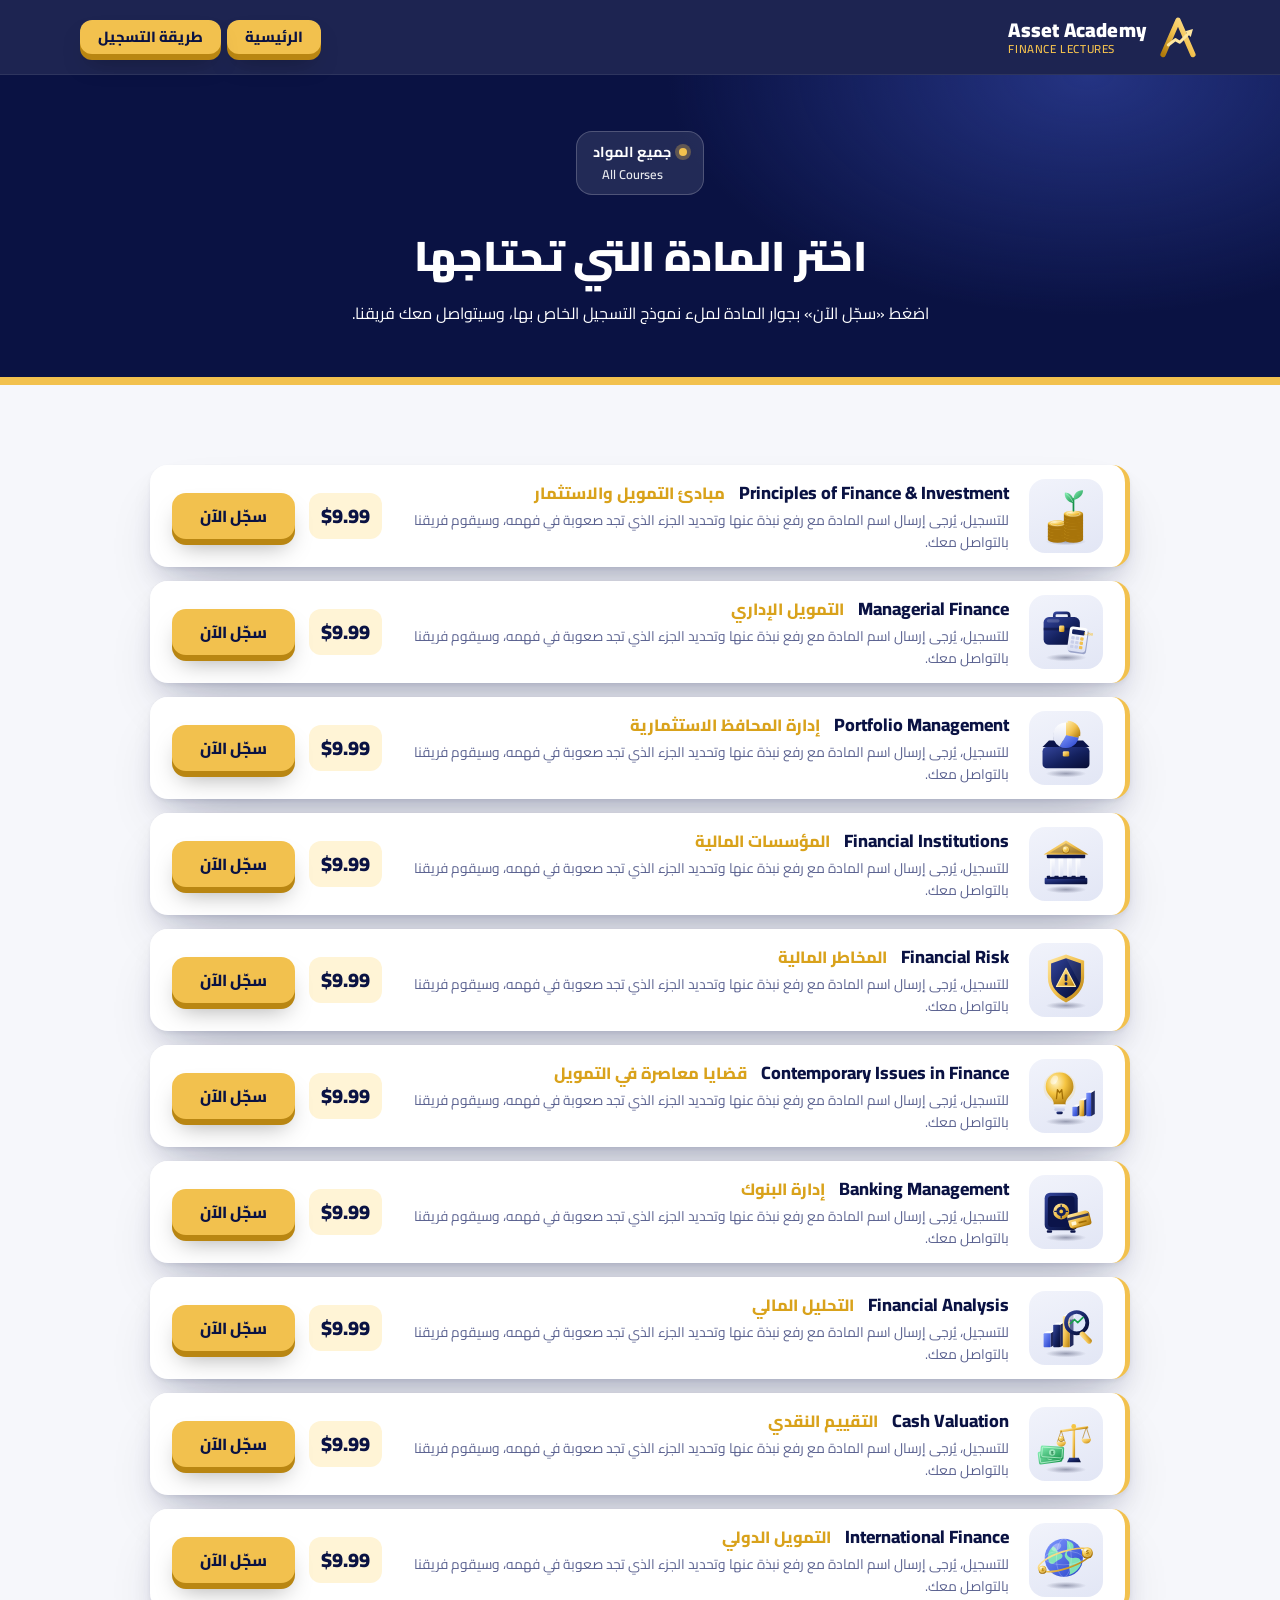
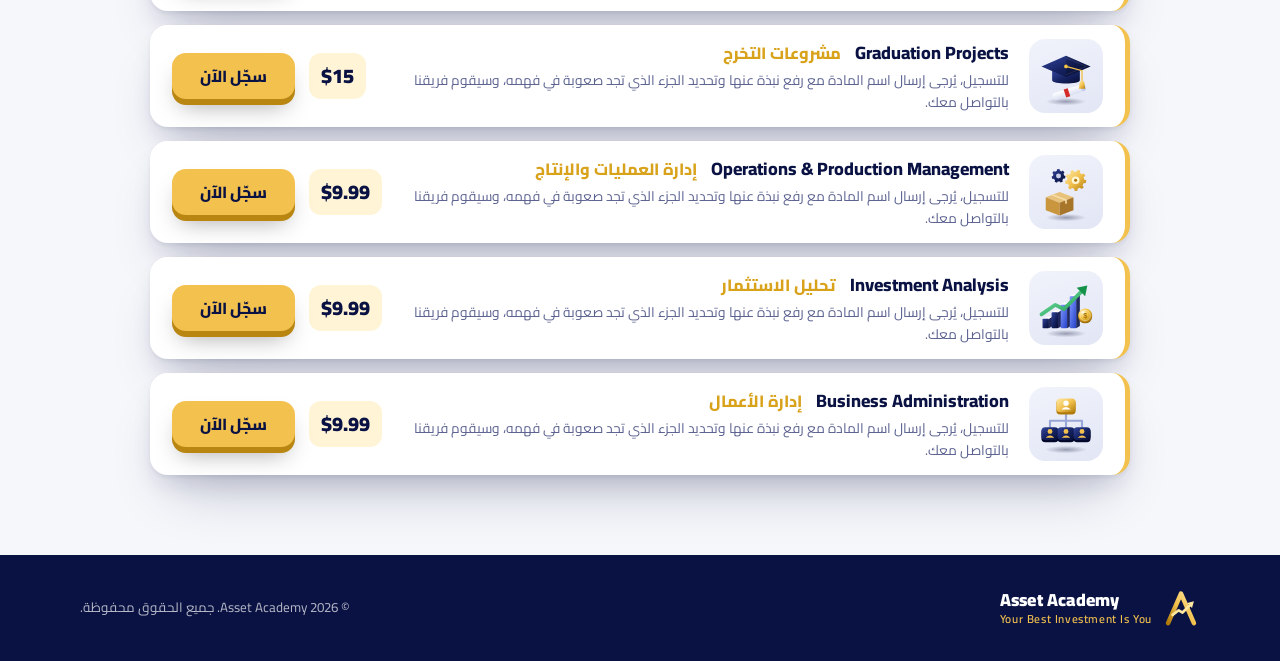
==== courses.html @ 14b66200 "Add files via upload" ====
<!DOCTYPE html>
<html lang="ar" dir="rtl">
<head>
  <meta charset="UTF-8">
  <meta name="viewport" content="width=device-width, initial-scale=1.0">
  <title>جميع المواد | Asset Academy</title>
  <meta name="description" content="محاضرات أونلاين في مواد Finance والإدارة لطلاب الجامعات. اختر المادة وسجّل خلال دقيقة.">
  <meta property="og:title" content="Asset Academy – Your Best Investment Is You">
  <meta property="og:description" content="محاضرات أونلاين في مواد Finance والإدارة لطلاب الجامعات مع Dr. Finance.">
  <link rel="icon" href="favicon.png">
  <link rel="preconnect" href="https://fonts.googleapis.com">
  <link rel="preconnect" href="https://fonts.gstatic.com" crossorigin>
  <link href="https://fonts.googleapis.com/css2?family=Cairo:wght@400;600;700;800;900&display=swap" rel="stylesheet">
  <link rel="stylesheet" href="style.css?v=3">
</head>
<body>
  <header class="topbar">
    <div class="container">
      <a href="index.html" class="brand" aria-label="Asset Academy">
        <img src="logo-mark.svg" alt="" class="brand-mark">
        <span class="brand-text" dir="ltr">Asset Academy<small>FINANCE LECTURES</small></span>
      </a>
      <nav class="nav">
        <a href="index.html" class="btn btn-gold btn-sm">الرئيسية</a>
        <a href="index.html#how" class="btn btn-gold btn-sm">طريقة التسجيل</a>
      </nav>
    </div>
  </header>

  <main id="top">
    <section class="page-hero">
      <div class="container">
        <span class="eyebrow"><span class="dot"></span><span>جميع المواد<small dir="ltr">All Courses</small></span></span>
        <h1>اختر المادة التي تحتاجها</h1>
        <p>اضغط «سجّل الآن» بجوار المادة لملء نموذج التسجيل الخاص بها، وسيتواصل معك فريقنا.</p>
      </div>
    </section>
    <section class="section">
      <div class="container">
        <div class="courses" id="courses-list"></div>
      </div>
    </section>
  </main>

  <footer class="footer">
    <div class="container">
      <span class="brand small">
        <img src="logo-mark.svg" alt="" class="brand-mark">
        <span class="brand-text" dir="ltr">Asset Academy<small>Your Best Investment Is You</small></span>
      </span>
      <small>© <span id="year"></span> Asset Academy. جميع الحقوق محفوظة.</small>
    </div>
  </footer>

  <a class="wa-float" id="wa-float" target="_blank" rel="noopener" aria-label="واتساب" hidden>
    <svg viewBox="0 0 24 24" fill="currentColor" aria-hidden="true"><path d="M17.47 14.38c-.3-.15-1.75-.86-2.02-.96-.27-.1-.47-.15-.67.15-.2.3-.77.96-.94 1.16-.17.2-.35.22-.64.07-.3-.15-1.25-.46-2.38-1.47-.88-.79-1.47-1.76-1.65-2.06-.17-.3-.02-.46.13-.6.13-.14.3-.35.45-.52.15-.17.2-.3.3-.5.1-.2.05-.37-.03-.52-.07-.15-.67-1.6-.92-2.2-.24-.58-.49-.5-.67-.51h-.57c-.2 0-.52.07-.8.37-.27.3-1.04 1.02-1.04 2.48s1.07 2.88 1.22 3.08c.15.2 2.1 3.2 5.08 4.48.71.31 1.27.49 1.7.63.71.23 1.36.2 1.88.12.57-.09 1.75-.72 2-1.41.25-.7.25-1.29.17-1.41-.07-.13-.27-.2-.57-.35zM12.04 21.5a9.5 9.5 0 0 1-4.84-1.33l-.35-.2-3.6.94.96-3.5-.23-.36a9.46 9.46 0 0 1-1.45-5.05c0-5.24 4.27-9.5 9.52-9.5a9.5 9.5 0 0 1 9.5 9.51c0 5.24-4.27 9.5-9.5 9.5zm8.1-17.6A11.4 11.4 0 0 0 12.04.55C5.73.55.6 5.68.6 11.98c0 2.02.53 3.98 1.53 5.71L.5 23.6l6.05-1.59a11.4 11.4 0 0 0 5.48 1.4c6.3 0 11.43-5.13 11.43-11.43 0-3.05-1.19-5.92-3.34-8.08z"/></svg>
  </a>

  <script src="courses.js?v=3"></script>
  <script src="icons.js?v=2"></script>
  <script src="script.js?v=3"></script>
</body>
</html>
---- style.css ----
:root {
  --navy: #0a1243;
  --navy-2: #14215e;
  --navy-3: #2b3c93;
  --gold: #f2c14e;
  --gold-2: #d9a21b;
  --gold-soft: #fff4d6;
  --ink: #0d1440;
  --muted: #5b6290;
  --bg: #f6f7fb;
  --white: #ffffff;
  --radius: 22px;
  --shadow-3d:
    0 1px 0 rgba(255,255,255,.9) inset,
    0 2px 4px rgba(10,18,67,.06),
    0 14px 26px -8px rgba(10,18,67,.14),
    0 30px 60px -24px rgba(10,18,67,.30);
}

* { box-sizing: border-box; margin: 0; padding: 0; }
html { scroll-behavior: smooth; }
body {
  font-family: "Cairo", system-ui, -apple-system, "Segoe UI", Tahoma, sans-serif;
  background: var(--bg); color: var(--ink); line-height: 1.7;
  overflow-x: hidden;
}
img { max-width: 100%; display: block; }
a { color: inherit; text-decoration: none; }
.container { width: 100%; max-width: 1160px; margin: 0 auto; padding: 0 20px; }
[hidden] { display: none !important; }

/* ---------- Header ---------- */
.topbar {
  position: sticky; top: 0; z-index: 50;
  background: rgba(10,18,67,.92); backdrop-filter: blur(12px);
  border-bottom: 1px solid rgba(255,255,255,.08);
}
.topbar .container { display: flex; align-items: center; justify-content: space-between; height: 74px; gap: 16px; }
.brand { display: flex; align-items: center; gap: 10px; color: #fff; }
.brand-mark { width: 44px; height: 44px; }
.brand-text { font-weight: 900; font-size: 1.25rem; line-height: 1.05; letter-spacing: .2px; }
.brand-text small { display: block; font-weight: 600; font-size: .72rem; color: var(--gold); letter-spacing: .6px; margin-top: 3px; }
.nav { display: flex; align-items: center; gap: 6px; }
.nav a:not(.btn) { color: rgba(255,255,255,.82); font-weight: 700; padding: 8px 14px; border-radius: 999px; transition: .2s; }
.nav a:not(.btn):hover { color: #fff; background: rgba(255,255,255,.1); }

/* ---------- Buttons (3D) ---------- */
.btn {
  --b: #fff; --t: var(--navy); --edge: #c9cfe6;
  display: inline-flex; align-items: center; justify-content: center; gap: 8px;
  background: var(--b); color: var(--t); font-family: inherit; font-weight: 800; font-size: 1rem; line-height: 1;
  padding: 15px 28px; border: 0; border-radius: 14px; cursor: pointer; white-space: nowrap;
  box-shadow: 0 6px 0 var(--edge), 0 14px 24px -8px rgba(0,0,0,.35);
  transition: transform .15s, box-shadow .15s;
}
.btn:hover { transform: translateY(-2px); box-shadow: 0 8px 0 var(--edge), 0 20px 30px -10px rgba(0,0,0,.4); }
.btn:active { transform: translateY(5px); box-shadow: 0 1px 0 var(--edge), 0 6px 10px -6px rgba(0,0,0,.4); }
.btn-gold { --b: var(--gold); --t: var(--navy); --edge: #b98612; }
.btn-navy { --b: var(--navy); --t: #fff; --edge: #04082a; }
.btn-ghost { --b: transparent; --t: #fff; --edge: transparent; box-shadow: inset 0 0 0 2px rgba(255,255,255,.4); }
.btn-ghost:hover { box-shadow: inset 0 0 0 2px #fff; }
.btn-wa { --b: #25d366; --t: #fff; --edge: #128c4a; margin-top: 18px; }
.btn-sm { padding: 10px 18px; font-size: .92rem; border-radius: 12px; }
.btn-white { --b: #fff; --t: var(--navy); --edge: #c9cfe3; }
.nav .btn { color: var(--navy); }

/* ---------- Hero (half navy / half gold) ---------- */
.hero {
  position: relative; overflow: hidden; color: #fff;
  display: grid; grid-template-columns: 1fr 1fr;
  min-height: clamp(560px, calc(100vh - 76px), 820px);
  background: var(--navy);
}
.hero-text-side {
  position: relative; z-index: 2; display: flex; align-items: center;
  padding: 60px clamp(20px, 5vw, 70px);
  background:
    radial-gradient(700px 480px at 85% 10%, rgba(43,60,147,.8), transparent 60%),
    var(--navy);
}
.hero-text { max-width: 560px; margin-inline-start: auto; }
.eyebrow {
  display: inline-flex; align-items: center; gap: 8px; font-weight: 700; font-size: .9rem;
  background: rgba(255,255,255,.1); border: 1px solid rgba(255,255,255,.2); padding: 6px 14px; border-radius: 999px; margin-bottom: 20px;
}
.eyebrow .dot { width: 8px; height: 8px; border-radius: 50%; background: var(--gold); box-shadow: 0 0 0 4px rgba(242,193,78,.3); }
.hero h1 {
  font-weight: 900; font-size: clamp(2.4rem, 5vw, 4.2rem); line-height: 1.05;
  letter-spacing: -.02em; margin-bottom: 18px; text-align: right;
  text-shadow: 0 3px 0 #04082a, 0 18px 30px rgba(0,0,0,.35);
}
.hero h1 .hl { color: var(--gold); }
.lead { font-size: 1.15rem; color: #fff; max-width: 520px; margin-bottom: 30px; }
.hero-actions { display: flex; gap: 14px; flex-wrap: wrap; }
.stats { list-style: none; display: flex; gap: 14px; margin-top: 36px; flex-wrap: wrap; }
.stats li {
  background: #fff; border: 0; border-radius: 16px; box-shadow: 0 10px 24px -10px rgba(0,0,0,.5);
  padding: 10px 18px; display: flex; flex-direction: column; align-items: center; min-width: 96px;
}
.stats b { font-size: 1.4rem; font-weight: 900; color: var(--navy); line-height: 1.2; }
.stats span { font-size: .85rem; color: var(--navy); font-weight: 700; }

/* gold half with the photo */
.hero-photo-side {
  position: relative; overflow: hidden;
  background: linear-gradient(160deg, #ffe7a0 0%, #f2c14e 45%, #c48d14 100%);
}
.photo {
  position: absolute; inset: 0 0 0 16%;
  background: url("dr-finance.jpg") 40% 18% / cover no-repeat;
  clip-path: polygon(18% 0, 100% 0, 100% 100%, 0 100%);
}
/* gold glow over the bottom and outer edge of the photo */
.photo-fade {
  position: absolute; inset: 0; pointer-events: none;
  background:
    linear-gradient(to top, rgba(196,141,20,.75), transparent 28%),
    linear-gradient(to right, rgba(242,193,78,.55), transparent 22%);
}
.name-tag {
  position: absolute; z-index: 3; top: 9%; left: 6%;
  display: flex; align-items: center; gap: 12px;
  background: rgba(255,255,255,.94); color: var(--navy);
  border-radius: 18px; padding: 10px 16px 10px 18px; box-shadow: var(--shadow-3d);
}
.name-tag .point { font-size: 1.9rem; line-height: 1; transform: scaleX(-1); display: inline-block; animation: nudge 1.6s ease-in-out infinite; }
.name-tag b { display: block; font-size: 1.25rem; font-weight: 900; line-height: 1.2; }
.name-tag small { display: block; font-size: .85rem; font-weight: 700; color: var(--gold-2); }
.big-chart {
  position: absolute; z-index: 3; bottom: 3%; right: -2%;
  width: clamp(200px, 22vw, 320px);
  filter: drop-shadow(0 24px 30px rgba(0,0,0,.35));
  animation: float 7s ease-in-out infinite;
}

@keyframes float { 0%,100% { transform: translateY(0); } 50% { transform: translateY(-12px); } }
@keyframes nudge { 0%,100% { transform: scaleX(-1) translateX(0); } 50% { transform: scaleX(-1) translateX(6px); } }

/* ---------- Sections ---------- */
.section { padding: 80px 0; }
.section-head { text-align: center; max-width: 620px; margin: 0 auto 46px; }
.kicker { display: inline-block; color: var(--gold-2); font-weight: 800; font-size: .95rem; margin-bottom: 6px; }
.kicker.light { color: var(--gold); }
.section-head h2 { font-size: clamp(1.8rem, 3.6vw, 2.5rem); font-weight: 900; line-height: 1.3; margin-bottom: 8px; }
.section-head p { color: var(--muted); }

/* ---------- Courses ---------- */
.courses { display: grid; grid-template-columns: repeat(3, 1fr); gap: 24px; }
.course {
  position: relative; background: #fff; border-radius: 26px; padding: 22px 24px 24px;
  box-shadow: var(--shadow-3d); display: flex; flex-direction: column;
  transition: transform .25s ease, box-shadow .25s ease; border: 1px solid #eef0f8;
}
.course:hover { transform: translateY(-6px); box-shadow: 0 30px 50px -20px rgba(10,18,67,.4); }
.course .art {
  height: 150px; margin: -6px -6px 14px; border-radius: 20px; display: grid; place-items: center;
  background: radial-gradient(circle at 50% 40%, #ffffff 0%, #eef1fb 60%, #e3e8f8 100%);
}
.course .art svg { width: 130px; height: 130px; filter: drop-shadow(0 14px 14px rgba(10,18,67,.18)); transition: transform .3s; }
.course:hover .art svg { transform: translateY(-6px) rotate(-3deg) scale(1.04); }
.course h3 { font-size: 1.12rem; font-weight: 800; line-height: 1.35; text-align: right; margin-bottom: 8px; }
.course p { color: var(--muted); font-size: .95rem; flex: 1; margin-bottom: 16px; }
.course .meta { display: flex; align-items: center; justify-content: space-between; gap: 10px; margin-bottom: 16px; }
.chip { background: #eef1fb; color: var(--navy-2); font-weight: 700; font-size: .8rem; padding: 4px 12px; border-radius: 999px; }
.price { font-weight: 900; color: var(--navy); font-size: 1.15rem; }
.price.ask { font-size: .92rem; color: var(--gold-2); }
.course .btn { width: 100%; }

/* ---------- Steps ---------- */
.how { background: #fff; }
.steps { display: grid; grid-template-columns: repeat(3, 1fr); gap: 24px; }
.step { background: var(--bg); border-radius: var(--radius); padding: 30px 24px; text-align: center; box-shadow: var(--shadow-3d); }
.step .num {
  width: 56px; height: 56px; margin: 0 auto 14px; border-radius: 18px; display: grid; place-items: center;
  background: linear-gradient(145deg, #ffe08a, var(--gold) 55%, #c98a00); color: var(--navy); font-weight: 900; font-size: 1.5rem;
  box-shadow: inset 0 2px 0 rgba(255,255,255,.6), inset 0 -5px 10px rgba(150,90,0,.35), 0 12px 20px -6px rgba(200,140,0,.55);
}
.step h3 { font-size: 1.15rem; font-weight: 800; margin-bottom: 4px; }
.step p { color: var(--muted); font-size: .95rem; }

/* ---------- Register ---------- */
.register {
  display: grid; grid-template-columns: .8fr 1.2fr; gap: 28px; align-items: start;
  background: linear-gradient(150deg, var(--navy-2), var(--navy)); border-radius: 32px; padding: 40px;
  box-shadow: 0 40px 70px -30px rgba(10,18,67,.7); color: #fff;
}
.register-info h2 { font-size: clamp(1.7rem, 3vw, 2.3rem); font-weight: 900; margin-bottom: 8px; }
.register-info p { color: rgba(255,255,255,.8); }
.selected { margin-top: 14px; background: rgba(242,193,78,.15); border: 1px solid rgba(242,193,78,.4); color: var(--gold) !important; padding: 10px 14px; border-radius: 14px; font-weight: 700; }
.register-form { background: #fff; border-radius: 24px; padding: 18px; min-height: 200px; color: var(--ink); }
.register-form iframe { width: 100%; border: 0; display: block; }
.form-placeholder { text-align: center; padding: 34px 18px; color: var(--muted); }
.form-placeholder b { display: block; color: var(--ink); font-size: 1.1rem; margin-bottom: 6px; }

/* ---------- Footer ---------- */
.footer { background: var(--navy); color: rgba(255,255,255,.7); padding: 34px 0; }
.footer .container { display: flex; align-items: center; justify-content: space-between; gap: 16px; flex-wrap: wrap; }
.brand.small .brand-mark { width: 38px; height: 38px; }
.brand.small .brand-text { font-size: 1.1rem; }

.wa-float {
  position: fixed; left: 20px; bottom: 20px; z-index: 60; width: 58px; height: 58px; border-radius: 50%;
  display: grid; place-items: center; color: #fff;
  background: linear-gradient(145deg, #4be37f, #25d366 60%, #17a952);
  box-shadow: 0 6px 0 #128c4a, 0 18px 30px -8px rgba(18,140,74,.6);
}
.wa-float svg { width: 30px; height: 30px; }

/* ---------- Responsive ---------- */
@media (max-width: 980px) {
  .courses { grid-template-columns: repeat(2, 1fr); }
  .hero { grid-template-columns: 1fr; min-height: 0; }
  .hero-photo-side { order: -1; height: min(110vw, 560px); border-bottom: 8px solid var(--gold); }
  .photo { inset: 0; clip-path: none; background-position: 45% 15%; }
  .photo-fade { background: linear-gradient(to top, rgba(196,141,20,.7), transparent 30%); }
  .hero-text-side { padding: 40px 20px 56px; text-align: center; }
  .hero-text { margin: 0 auto; }
  .hero h1 { text-align: center; }
  .lead { margin-left: auto; margin-right: auto; }
  .hero-actions, .stats { justify-content: center; }
  .big-chart { width: 150px; right: 3%; bottom: 4%; }
  .register { grid-template-columns: 1fr; padding: 26px; }
}
@media (max-width: 640px) {
  .nav a:not(.btn) { display: none; }
  .brand-text { font-size: 1.05rem; }
  .brand-mark { width: 38px; height: 38px; }
  .courses, .steps { grid-template-columns: 1fr; }
  .name-tag { top: auto; bottom: 6%; left: 4%; padding: 8px 12px; }
  .name-tag b { font-size: 1.05rem; }
  .big-chart { width: 120px; }
}
@media (prefers-reduced-motion: reduce) {
  *, *::before, *::after { animation: none !important; transition: none !important; }
}

.eyebrow { align-items: flex-start; border-radius: 16px; padding: 8px 16px; }
.eyebrow .dot { margin-top: 8px; flex: none; }
.eyebrow small { display: block; font-size: .8rem; font-weight: 600; color: #fff; opacity: .9; text-align: right; }
.lead .en { display: block; margin-top: 8px; font-size: .98rem; color: #fff; text-align: right; }
.about { padding-bottom: 0; }
.about-card { display: grid; grid-template-columns: 260px 1fr; gap: 36px; align-items: center;
  background: #fff; border-radius: var(--radius); box-shadow: var(--shadow-3d); padding: 36px 40px; border-top: 6px solid var(--gold); }
.about-head h2 { font-size: 2.4rem; font-weight: 900; color: var(--navy); line-height: 1.1; }
.about-body p { color: var(--ink); font-size: 1.05rem; margin-bottom: 12px; }
.creds { list-style: none; display: flex; flex-wrap: wrap; gap: 12px; margin-top: 18px; }
.creds li { background: var(--navy); color: #fff; border-radius: 14px; padding: 10px 18px; display: flex; flex-direction: column; align-items: center; text-align: center; min-width: 140px; }
.creds b { color: var(--gold); font-size: 1.3rem; font-weight: 900; line-height: 1.2; }
.creds span { font-size: .85rem; }
@media (max-width: 980px) { .about-card { grid-template-columns: 1fr; text-align: center; padding: 28px 22px; gap: 10px; } .creds { justify-content: center; } .eyebrow small, .lead .en { text-align: center; } }

.audience { margin-top: 18px; color: #fff; font-weight: 700; font-size: 1.05rem; }
.audience span { font-size: 1.3rem; margin-inline-end: 6px; }
.courses { display: flex; flex-direction: column; gap: 14px; max-width: 980px; margin: 0 auto; }
.course-row { display: flex; align-items: center; gap: 20px; background: #fff; border-radius: 18px; padding: 14px 22px; box-shadow: var(--shadow-3d); border-inline-start: 5px solid var(--gold); transition: transform .2s; }
.course-row:hover { transform: translateY(-3px); }
.course-row .ico { flex: none; width: 74px; height: 74px; border-radius: 16px; background: linear-gradient(160deg,#f1f3fb,#e2e6f5); display: grid; place-items: center; }
.course-row .ico svg { width: 64px; height: 64px; }
.course-row .info { flex: 1; min-width: 0; }
.course-row h3 { display: flex; flex-wrap: wrap; align-items: baseline; gap: 4px 14px; font-size: 1.12rem; font-weight: 800; color: var(--navy); line-height: 1.4; }
.course-row h3 .ar { color: var(--gold-2); font-size: 1.02rem; }
.course-row .note { color: var(--muted); font-size: .86rem; margin-top: 4px; line-height: 1.6; }
.course-row .btn { flex: none; }
@media (max-width: 640px) {
  .course-row { flex-wrap: wrap; padding: 14px; gap: 12px; }
  .course-row .ico { width: 60px; height: 60px; } .course-row .ico svg { width: 52px; height: 52px; }
  .course-row .info { flex: 1 1 calc(100% - 80px); }
  .course-row .btn { width: 100%; }
}

.stats li.wide { max-width: 230px; }
.stats li.wide span { text-align: center; line-height: 1.5; }
.stats li { justify-content: center; text-align: center; }
.stats li.online b { display: flex; align-items: center; gap: 8px; }
.live { width: 12px; height: 12px; border-radius: 50%; background: #22c55e; box-shadow: 0 0 0 4px rgba(34,197,94,.25); animation: pulse 1.6s ease-in-out infinite; }
@keyframes pulse { 50% { box-shadow: 0 0 0 7px rgba(34,197,94,.08); } }
.stats li.inline b { white-space: nowrap; }
.stats li.inline b span { font-size: inherit; font-weight: inherit; }
.stats .pts { list-style: none; padding: 0; margin: 0; }
.stats .pts li { all: unset; display: flex; align-items: center; gap: 6px; font-size: .85rem; font-weight: 700; color: var(--navy); line-height: 1.6; }
.stats .pts li::before { content: ""; width: 6px; height: 6px; border-radius: 50%; background: var(--gold-2); flex: none; }

/* ---------- Course rows: price + button ---------- */
.course-row .act { flex: none; display: flex; align-items: center; gap: 14px; }
.course-row .price { font-weight: 900; font-size: 1.25rem; color: var(--navy); background: var(--gold-soft); border-radius: 12px; padding: 6px 12px; white-space: nowrap; }
.btn.disabled { opacity: .6; pointer-events: none; }
.more { text-align: center; margin-top: 30px; }
.page-hero { background: radial-gradient(700px 400px at 85% 0%, rgba(43,60,147,.8), transparent 60%), var(--navy); color: #fff; padding: 56px 0 50px; text-align: center; border-bottom: 8px solid var(--gold); }
.page-hero h1 { font-size: clamp(1.8rem, 4vw, 2.6rem); font-weight: 900; margin: 6px 0 8px; }
.page-hero p { color: #fff; max-width: 620px; margin: 0 auto; }
.page-hero .eyebrow small { text-align: center; }
@media (max-width: 640px) {
  .course-row .act { width: 100%; }
  .course-row .act .btn { flex: 1; }
}
@media (max-width: 640px) {
  .nav a[href*="#how"] { display: none; }
  .brand-text { white-space: nowrap; }
  .page-hero + .section { padding-top: 36px; }
}
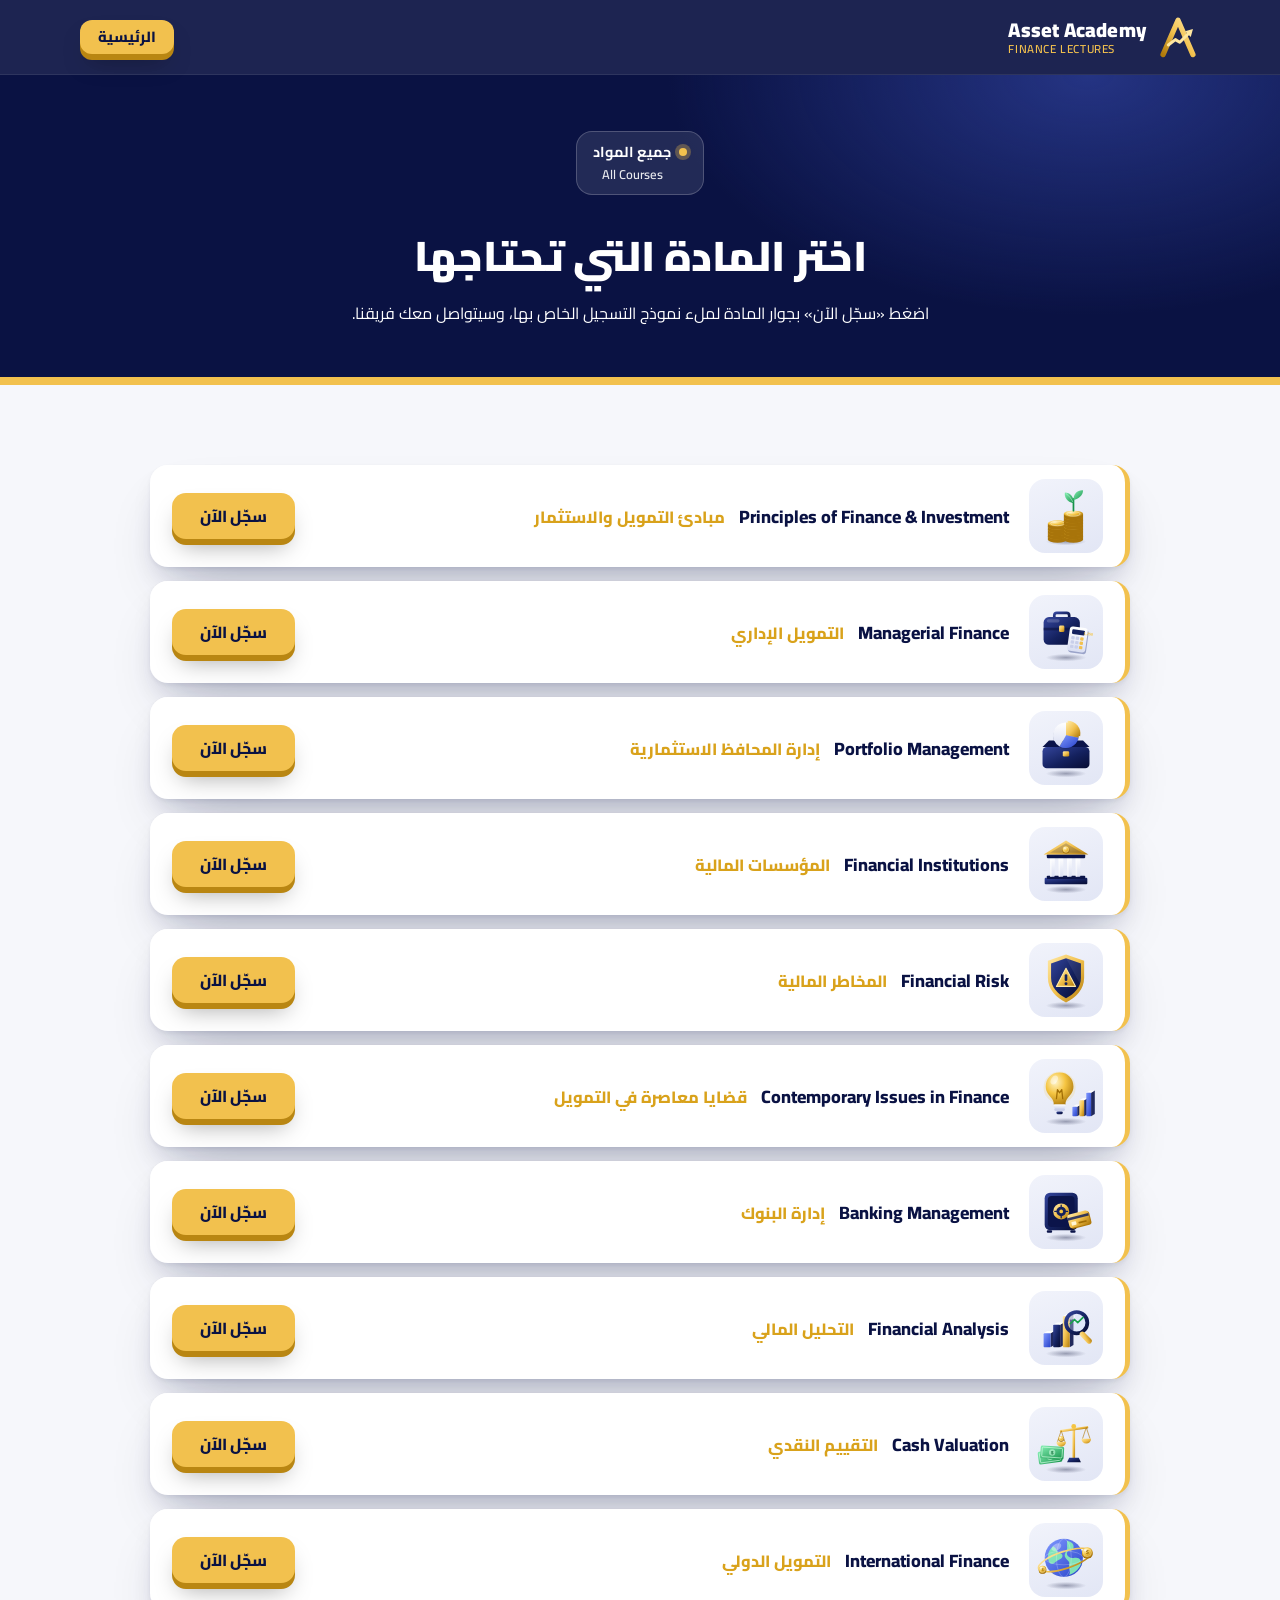
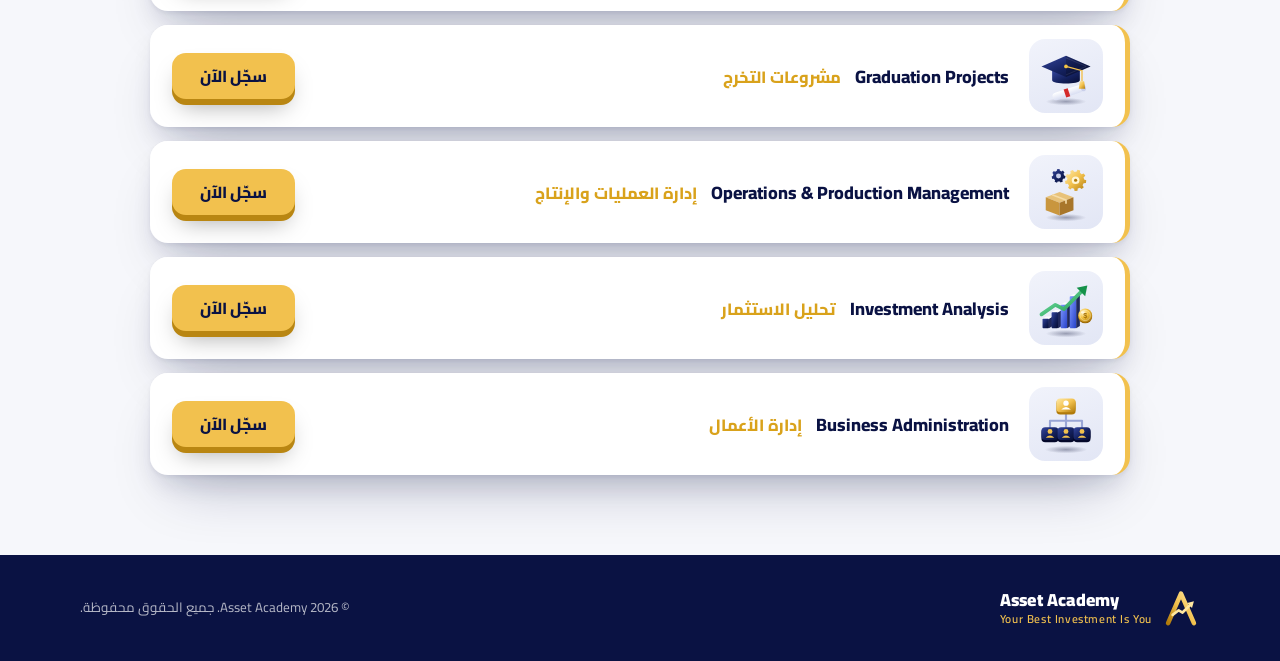
==== commit 0a8241df: "Add files via upload" ====
--- a/courses.html
+++ b/courses.html
@@ -11,7 +11,7 @@
   <link rel="preconnect" href="https://fonts.googleapis.com">
   <link rel="preconnect" href="https://fonts.gstatic.com" crossorigin>
   <link href="https://fonts.googleapis.com/css2?family=Cairo:wght@400;600;700;800;900&display=swap" rel="stylesheet">
-  <link rel="stylesheet" href="style.css?v=3">
+  <link rel="stylesheet" href="style.css?v=4">
 </head>
 <body>
   <header class="topbar">
@@ -22,7 +22,6 @@
       </a>
       <nav class="nav">
         <a href="index.html" class="btn btn-gold btn-sm">الرئيسية</a>
-        <a href="index.html#how" class="btn btn-gold btn-sm">طريقة التسجيل</a>
       </nav>
     </div>
   </header>
@@ -56,8 +55,8 @@
     <svg viewBox="0 0 24 24" fill="currentColor" aria-hidden="true"><path d="M17.47 14.38c-.3-.15-1.75-.86-2.02-.96-.27-.1-.47-.15-.67.15-.2.3-.77.96-.94 1.16-.17.2-.35.22-.64.07-.3-.15-1.25-.46-2.38-1.47-.88-.79-1.47-1.76-1.65-2.06-.17-.3-.02-.46.13-.6.13-.14.3-.35.45-.52.15-.17.2-.3.3-.5.1-.2.05-.37-.03-.52-.07-.15-.67-1.6-.92-2.2-.24-.58-.49-.5-.67-.51h-.57c-.2 0-.52.07-.8.37-.27.3-1.04 1.02-1.04 2.48s1.07 2.88 1.22 3.08c.15.2 2.1 3.2 5.08 4.48.71.31 1.27.49 1.7.63.71.23 1.36.2 1.88.12.57-.09 1.75-.72 2-1.41.25-.7.25-1.29.17-1.41-.07-.13-.27-.2-.57-.35zM12.04 21.5a9.5 9.5 0 0 1-4.84-1.33l-.35-.2-3.6.94.96-3.5-.23-.36a9.46 9.46 0 0 1-1.45-5.05c0-5.24 4.27-9.5 9.52-9.5a9.5 9.5 0 0 1 9.5 9.51c0 5.24-4.27 9.5-9.5 9.5zm8.1-17.6A11.4 11.4 0 0 0 12.04.55C5.73.55.6 5.68.6 11.98c0 2.02.53 3.98 1.53 5.71L.5 23.6l6.05-1.59a11.4 11.4 0 0 0 5.48 1.4c6.3 0 11.43-5.13 11.43-11.43 0-3.05-1.19-5.92-3.34-8.08z"/></svg>
   </a>
 
-  <script src="courses.js?v=3"></script>
+  <script src="courses.js?v=4"></script>
   <script src="icons.js?v=2"></script>
-  <script src="script.js?v=3"></script>
+  <script src="script.js?v=4"></script>
 </body>
 </html>
--- a/style.css
+++ b/style.css
@@ -298,3 +298,12 @@
   .brand-text { white-space: nowrap; }
   .page-hero + .section { padding-top: 36px; }
 }
+
+/* five-step flow */
+.steps.five { grid-template-columns: repeat(5, 1fr); gap: 16px; position: relative; }
+.steps.five .step { position: relative; }
+.steps.five .step p { font-size: .92rem; }
+.steps.five .step:not(:last-child)::after { content: "←"; position: absolute; left: -14px; top: 38px; color: var(--gold-2); font-weight: 900; font-size: 1.2rem; }
+@media (max-width: 980px) { .steps.five { grid-template-columns: repeat(2, 1fr); } .steps.five .step::after { display: none; } }
+@media (max-width: 640px) { .steps.five { grid-template-columns: 1fr; } }
+.how .section-head { max-width: 860px; }
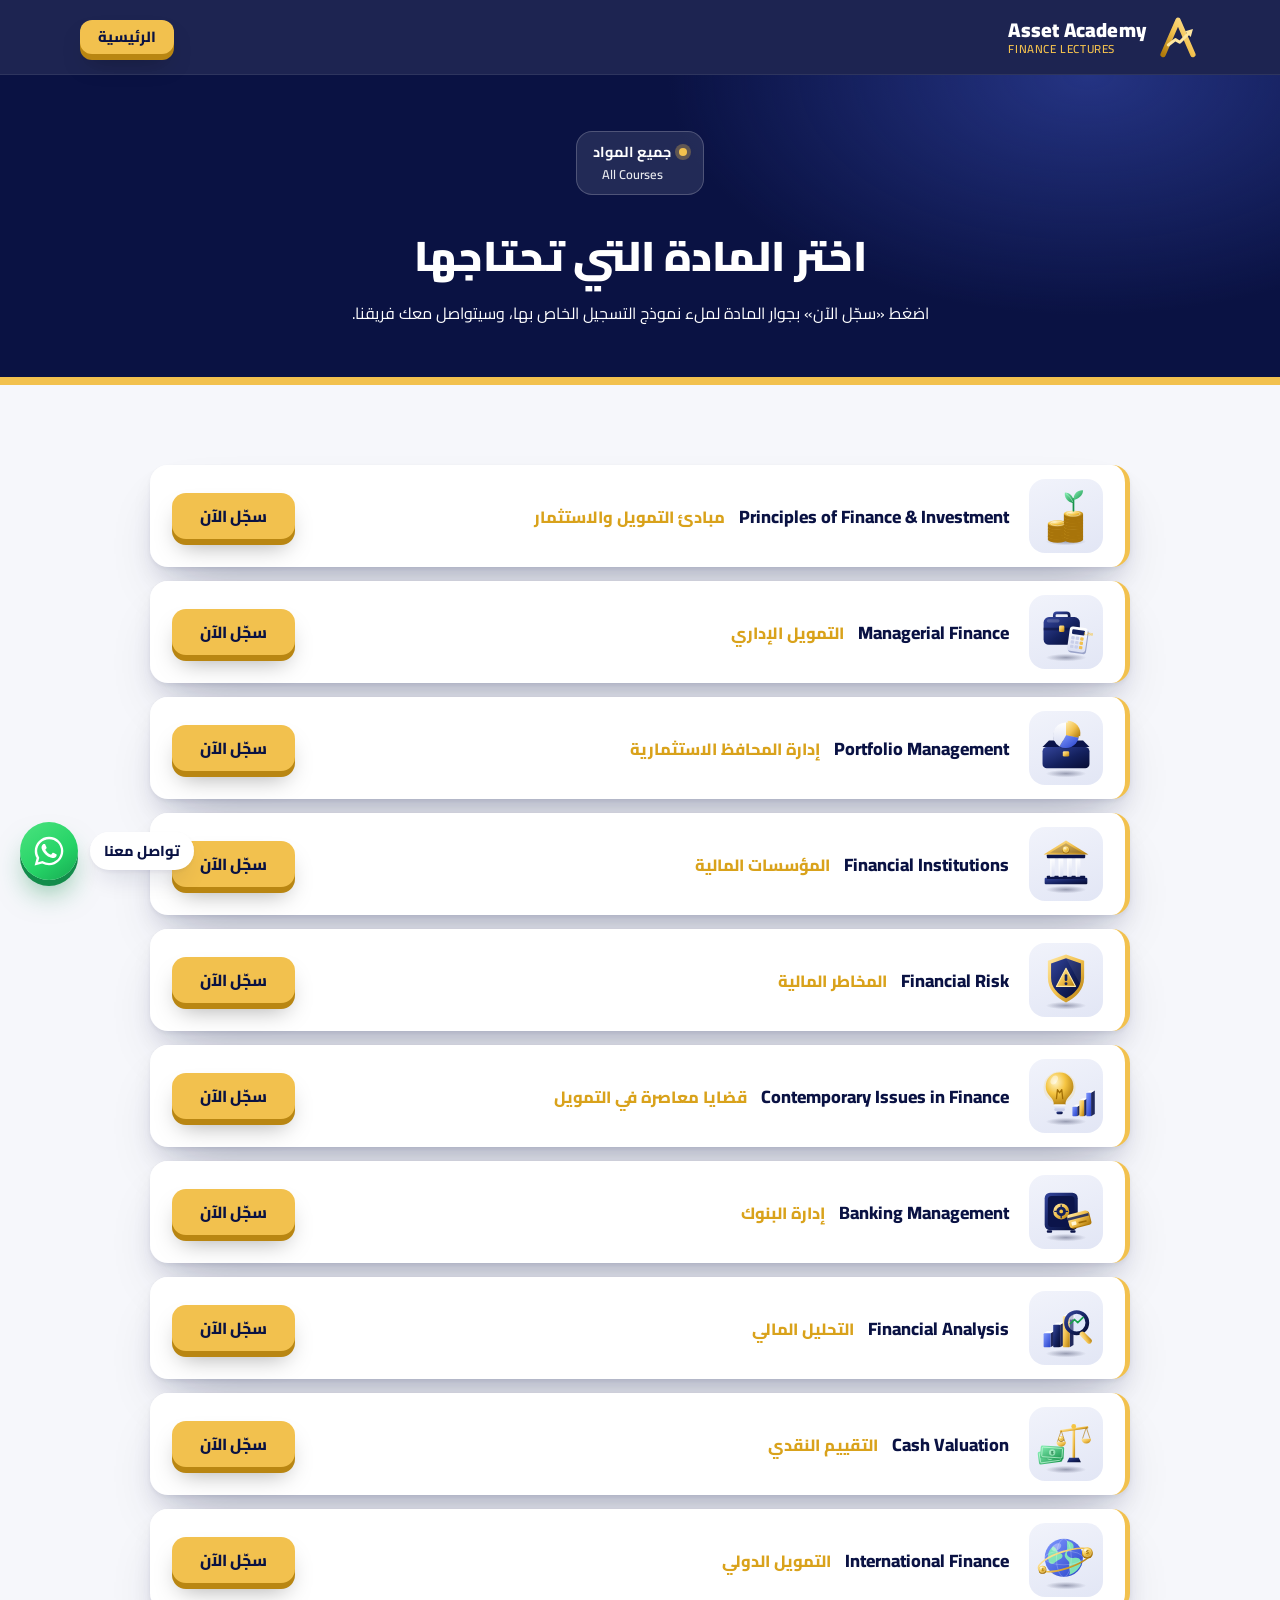
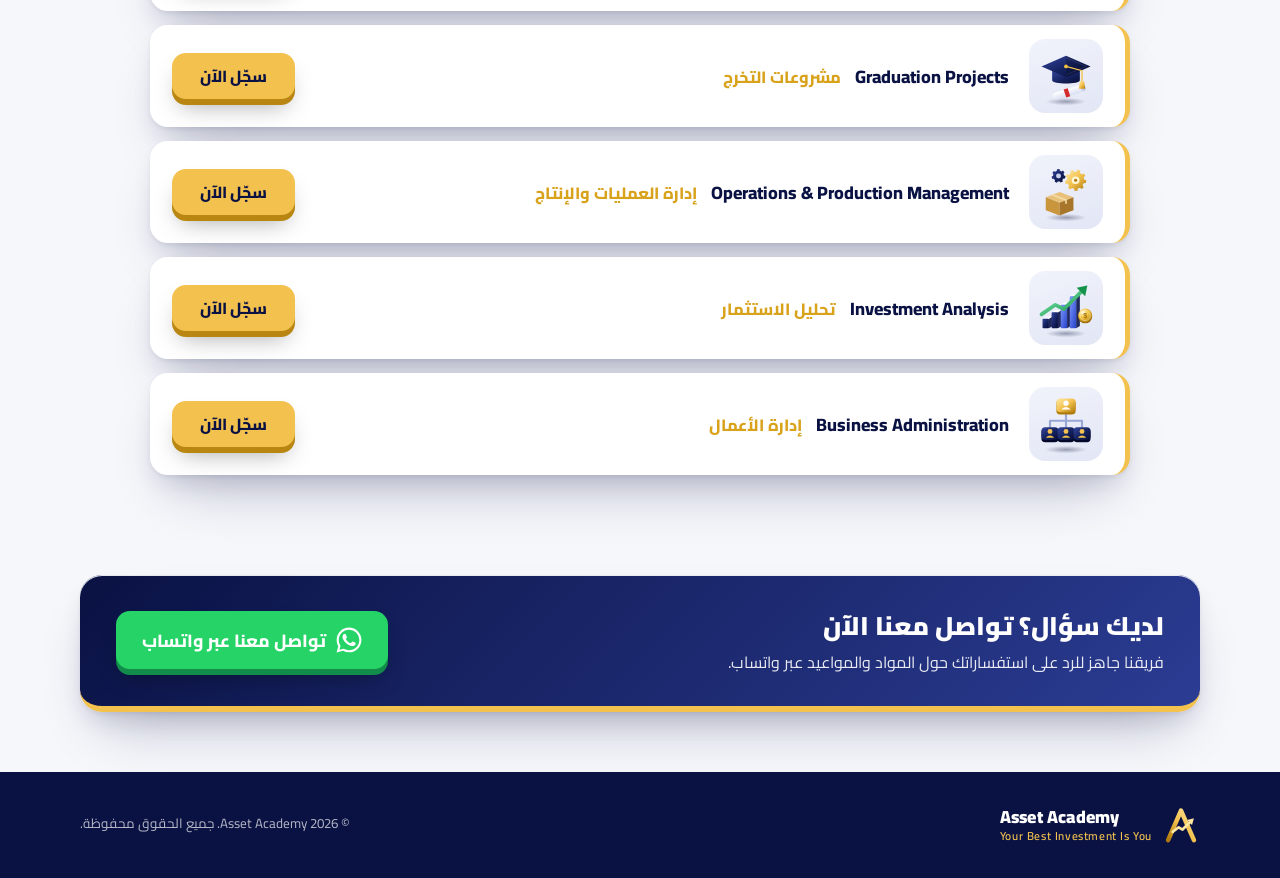
==== commit e50f381f: "Add files via upload" ====
--- a/courses.html
+++ b/courses.html
@@ -11,7 +11,7 @@
   <link rel="preconnect" href="https://fonts.googleapis.com">
   <link rel="preconnect" href="https://fonts.gstatic.com" crossorigin>
   <link href="https://fonts.googleapis.com/css2?family=Cairo:wght@400;600;700;800;900&display=swap" rel="stylesheet">
-  <link rel="stylesheet" href="style.css?v=4">
+  <link rel="stylesheet" href="style.css?v=5">
 </head>
 <body>
   <header class="topbar">
@@ -41,6 +41,21 @@
     </section>
   </main>
 
+  <section class="wa-cta" id="contact">
+    <div class="container">
+      <div class="wa-cta-box">
+        <div>
+          <h2>لديك سؤال؟ تواصل معنا الآن</h2>
+          <p>فريقنا جاهز للرد على استفساراتك حول المواد والمواعيد عبر واتساب.</p>
+        </div>
+        <a class="btn btn-wa-big" id="wa-cta-btn" target="_blank" rel="noopener">
+          <svg viewBox="0 0 24 24" fill="currentColor" aria-hidden="true"><path d="M17.47 14.38c-.3-.15-1.75-.86-2.02-.96-.27-.1-.47-.15-.67.15-.2.3-.77.96-.94 1.16-.17.2-.35.22-.64.07-.3-.15-1.25-.46-2.38-1.47-.88-.79-1.47-1.76-1.65-2.06-.17-.3-.02-.46.13-.6.13-.14.3-.35.45-.52.15-.17.2-.3.3-.5.1-.2.05-.37-.03-.52-.07-.15-.67-1.6-.92-2.2-.24-.58-.49-.5-.67-.51h-.57c-.2 0-.52.07-.8.37-.27.3-1.04 1.02-1.04 2.48s1.07 2.88 1.22 3.08c.15.2 2.1 3.2 5.08 4.48.71.31 1.27.49 1.7.63.71.23 1.36.2 1.88.12.57-.09 1.75-.72 2-1.41.25-.7.25-1.29.17-1.41-.07-.13-.27-.2-.57-.35zM12.04 21.5a9.5 9.5 0 0 1-4.84-1.33l-.35-.2-3.6.94.96-3.5-.23-.36a9.46 9.46 0 0 1-1.45-5.05c0-5.240 4.27-9.5 9.52-9.5a9.5 9.5 0 0 1 9.5 9.51c0 5.24-4.27 9.5-9.5 9.5zm8.1-17.6A11.4 11.4 0 0 0 12.04.55C5.73.55.6 5.68.6 11.98c0 2.02.53 3.98 1.53 5.71L.5 23.6l6.05-1.59a11.4 11.4 0 0 0 5.48 1.4c6.3 0 11.43-5.13 11.43-11.43 0-3.050-1.19-5.92-3.34-8.08z"/></svg>
+          تواصل معنا عبر واتساب
+        </a>
+      </div>
+    </div>
+  </section>
+
   <footer class="footer">
     <div class="container">
       <span class="brand small">
@@ -55,8 +70,8 @@
     <svg viewBox="0 0 24 24" fill="currentColor" aria-hidden="true"><path d="M17.47 14.38c-.3-.15-1.75-.86-2.02-.96-.27-.1-.47-.15-.67.15-.2.3-.77.96-.94 1.16-.17.2-.35.22-.64.07-.3-.15-1.25-.46-2.38-1.47-.88-.79-1.47-1.76-1.65-2.06-.17-.3-.02-.46.13-.6.13-.14.3-.35.45-.52.15-.17.2-.3.3-.5.1-.2.05-.37-.03-.52-.07-.15-.67-1.6-.92-2.2-.24-.58-.49-.5-.67-.51h-.57c-.2 0-.52.07-.8.37-.27.3-1.04 1.02-1.04 2.48s1.07 2.88 1.22 3.08c.15.2 2.1 3.2 5.08 4.48.71.31 1.27.49 1.7.63.71.23 1.36.2 1.88.12.57-.09 1.75-.72 2-1.41.25-.7.25-1.29.17-1.41-.07-.13-.27-.2-.57-.35zM12.04 21.5a9.5 9.5 0 0 1-4.84-1.33l-.35-.2-3.6.94.96-3.5-.23-.36a9.46 9.46 0 0 1-1.45-5.05c0-5.24 4.27-9.5 9.52-9.5a9.5 9.5 0 0 1 9.5 9.51c0 5.24-4.27 9.5-9.5 9.5zm8.1-17.6A11.4 11.4 0 0 0 12.04.55C5.73.55.6 5.68.6 11.98c0 2.02.53 3.98 1.53 5.71L.5 23.6l6.05-1.59a11.4 11.4 0 0 0 5.48 1.4c6.3 0 11.43-5.13 11.43-11.43 0-3.05-1.19-5.92-3.34-8.08z"/></svg>
   </a>
 
-  <script src="courses.js?v=4"></script>
+  <script src="courses.js?v=5"></script>
   <script src="icons.js?v=2"></script>
-  <script src="script.js?v=4"></script>
+  <script src="script.js?v=5"></script>
 </body>
 </html>
--- a/style.css
+++ b/style.css
@@ -307,3 +307,17 @@
 @media (max-width: 980px) { .steps.five { grid-template-columns: repeat(2, 1fr); } .steps.five .step::after { display: none; } }
 @media (max-width: 640px) { .steps.five { grid-template-columns: 1fr; } }
 .how .section-head { max-width: 860px; }
+.wa-float::after { content: "تواصل معنا"; position: absolute; left: 70px; white-space: nowrap; background: #fff; color: var(--navy); font-weight: 800; font-size: .9rem; padding: 7px 14px; border-radius: 999px; box-shadow: var(--shadow-3d); }
+.wa-float { animation: waPulse 2.4s ease-in-out infinite; }
+@keyframes waPulse { 0%,100% { transform: translateY(0); } 50% { transform: translateY(-4px); } }
+
+/* WhatsApp CTA at end of page */
+.wa-cta { padding: 20px 0 60px; }
+.wa-cta-box { display: flex; align-items: center; justify-content: space-between; gap: 24px; flex-wrap: wrap;
+  background: linear-gradient(135deg, var(--navy), var(--navy-3)); color: #fff; border-radius: var(--radius); padding: 30px 36px; box-shadow: var(--shadow-3d); border-bottom: 6px solid var(--gold); }
+.wa-cta-box h2 { font-size: 1.6rem; font-weight: 900; }
+.wa-cta-box p { color: #fff; opacity: .9; }
+.btn-wa-big { --b: #25d366; --t: #fff; --edge: #128c4a; display: inline-flex; align-items: center; gap: 10px; font-size: 1.1rem; padding: 16px 26px; }
+.btn-wa-big svg { width: 26px; height: 26px; }
+@media (max-width: 640px) { .wa-cta-box { flex-direction: column; text-align: center; padding: 26px 20px; } .btn-wa-big { width: 100%; justify-content: center; } }
+@media (max-width: 980px) { .footer { padding-bottom: 90px; } }
